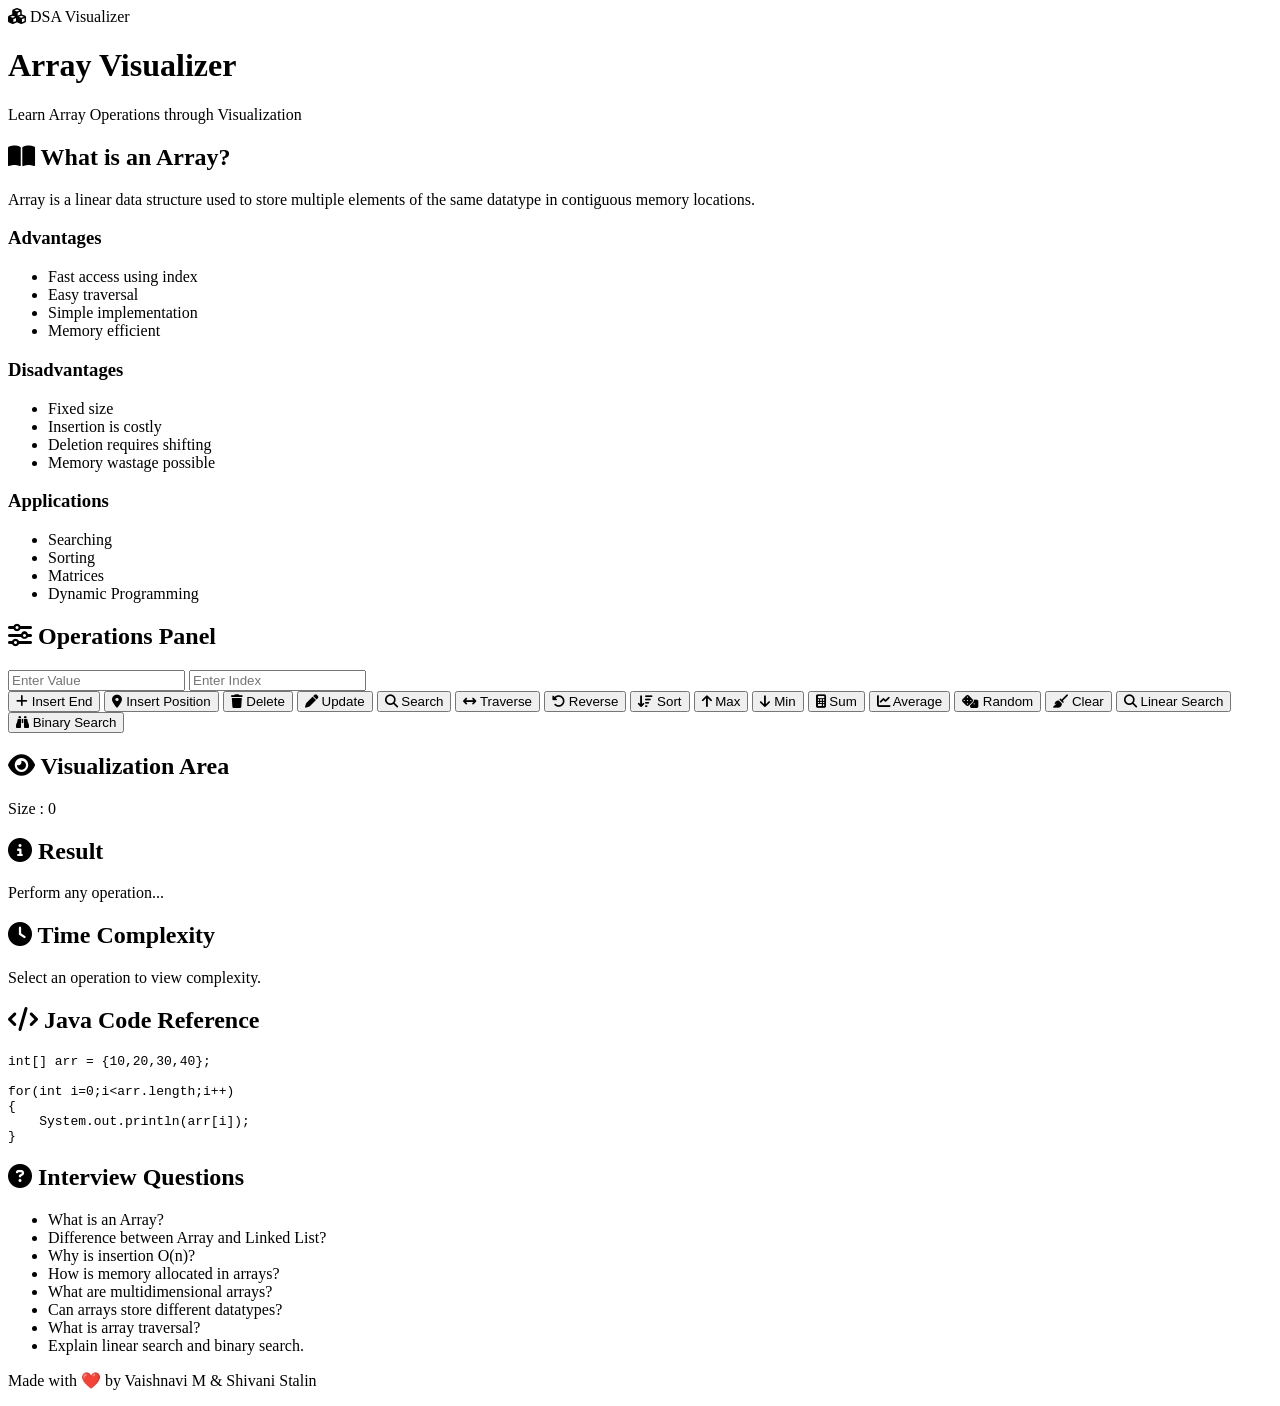
==== array.html @ 378488a3 "Add files via upload" ====
<!DOCTYPE html>
<html lang="en">

<head>
    <meta charset="UTF-8">
    <meta name="viewport" content="width=device-width, initial-scale=1.0">

    <title>Array Visualizer | DSA Visualizer</title>

    <link href="https://fonts.googleapis.com/css2?family=Poppins:wght@300;400;500;600;700&display=swap"
        rel="stylesheet">

    <link rel="stylesheet"
        href="https://cdnjs.cloudflare.com/ajax/libs/font-awesome/6.5.1/css/all.min.css">

    <link rel="stylesheet" href="../css/array.css">
</head>

<body>

    <!-- HEADER -->

    <header class="header">

        <div class="logo">
            <i class="fa-solid fa-cubes"></i>
            DSA Visualizer
        </div>

        <div class="page-title">
            <h1>Array Visualizer</h1>
            <p>Learn Array Operations through Visualization</p>
        </div>

    </header>

    <!-- THEORY -->

    <section class="theory-card">

        <h2>
            <i class="fa-solid fa-book-open"></i>
            What is an Array?
        </h2>

        <p>
            Array is a linear data structure used to store multiple elements
            of the same datatype in contiguous memory locations.
        </p>

        <div class="theory-grid">

            <div class="info-box">
                <h3>Advantages</h3>

                <ul>
                    <li>Fast access using index</li>
                    <li>Easy traversal</li>
                    <li>Simple implementation</li>
                    <li>Memory efficient</li>
                </ul>
            </div>

            <div class="info-box">
                <h3>Disadvantages</h3>

                <ul>
                    <li>Fixed size</li>
                    <li>Insertion is costly</li>
                    <li>Deletion requires shifting</li>
                    <li>Memory wastage possible</li>
                </ul>
            </div>

            <div class="info-box">
                <h3>Applications</h3>

                <ul>
                    <li>Searching</li>
                    <li>Sorting</li>
                    <li>Matrices</li>
                    <li>Dynamic Programming</li>
                </ul>
            </div>

        </div>

    </section>

    <!-- OPERATIONS -->

    <section class="control-card">

        <h2>
            <i class="fa-solid fa-sliders"></i>
            Operations Panel
        </h2>

        <div class="input-section">

            <input type="number"
                id="value"
                placeholder="Enter Value">

            <input type="number"
                id="index"
                placeholder="Enter Index">

        </div>

        <div class="button-grid">

            <button onclick="insertEnd()">
                <i class="fa-solid fa-plus"></i>
                Insert End
            </button>

            <button onclick="insertAtPosition()">
                <i class="fa-solid fa-location-dot"></i>
                Insert Position
            </button>

            <button onclick="deleteByIndex()">
                <i class="fa-solid fa-trash"></i>
                Delete
            </button>

            <button onclick="updateElement()">
                <i class="fa-solid fa-pen"></i>
                Update
            </button>

            <button onclick="searchElement()">
                <i class="fa-solid fa-magnifying-glass"></i>
                Search
            </button>

            <button onclick="traverseArray()">
                <i class="fa-solid fa-arrows-left-right"></i>
                Traverse
            </button>

            <button onclick="reverseArray()">
                <i class="fa-solid fa-rotate-left"></i>
                Reverse
            </button>

            <button onclick="sortArray()">
                <i class="fa-solid fa-arrow-down-wide-short"></i>
                Sort
            </button>

            <button onclick="findMax()">
                <i class="fa-solid fa-arrow-up"></i>
                Max
            </button>

            <button onclick="findMin()">
                <i class="fa-solid fa-arrow-down"></i>
                Min
            </button>

            <button onclick="findSum()">
                <i class="fa-solid fa-calculator"></i>
                Sum
            </button>

            <button onclick="findAverage()">
                <i class="fa-solid fa-chart-line"></i>
                Average
            </button>

            <button onclick="generateRandomArray()">
                <i class="fa-solid fa-dice"></i>
                Random
            </button>

            <button onclick="clearArray()">
                <i class="fa-solid fa-broom"></i>
                Clear
            </button>

            <button onclick="linearSearchAnimation()">
                <i class="fa-solid fa-search"></i>
                Linear Search
            </button>

            <button onclick="binarySearchAnimation()">
                <i class="fa-solid fa-binoculars"></i>
                Binary Search
            </button>

        </div>

    </section>

    <!-- VISUALIZATION -->

    <section class="visualizer-card">

        <div class="visual-header">

            <h2>
                <i class="fa-solid fa-eye"></i>
                Visualization Area
            </h2>

            <div id="size-display">
                Size : 0
            </div>

        </div>

        <div id="array-container">

        </div>

    </section>

    <!-- RESULT -->

    <section class="result-card">

        <h2>
            <i class="fa-solid fa-circle-info"></i>
            Result
        </h2>

        <div id="result">
            Perform any operation...
        </div>

    </section>

    <!-- TIME COMPLEXITY -->

    <section class="complexity-card">

        <h2>
            <i class="fa-solid fa-clock"></i>
            Time Complexity
        </h2>

        <div id="complexity-result">
            Select an operation to view complexity.
        </div>

    </section>

    <!-- JAVA CODE -->

    <section class="code-card">

        <h2>
            <i class="fa-solid fa-code"></i>
            Java Code Reference
        </h2>

<pre id="code-viewer">
int[] arr = {10,20,30,40};

for(int i=0;i&lt;arr.length;i++)
{
    System.out.println(arr[i]);
}
</pre>

    </section>

    <!-- INTERVIEW QUESTIONS -->

    <section class="question-card">

        <h2>
            <i class="fa-solid fa-circle-question"></i>
            Interview Questions
        </h2>

        <ul>

            <li>What is an Array?</li>

            <li>Difference between Array and Linked List?</li>

            <li>Why is insertion O(n)?</li>

            <li>How is memory allocated in arrays?</li>

            <li>What are multidimensional arrays?</li>

            <li>Can arrays store different datatypes?</li>

            <li>What is array traversal?</li>

            <li>Explain linear search and binary search.</li>

        </ul>

    </section>

    <!-- FOOTER -->

    <footer>
        <p>
            Made with ❤️ by Vaishnavi M & Shivani Stalin
        </p>
    </footer>

    <script src="../js/array.js"></script>

</body>

</html>
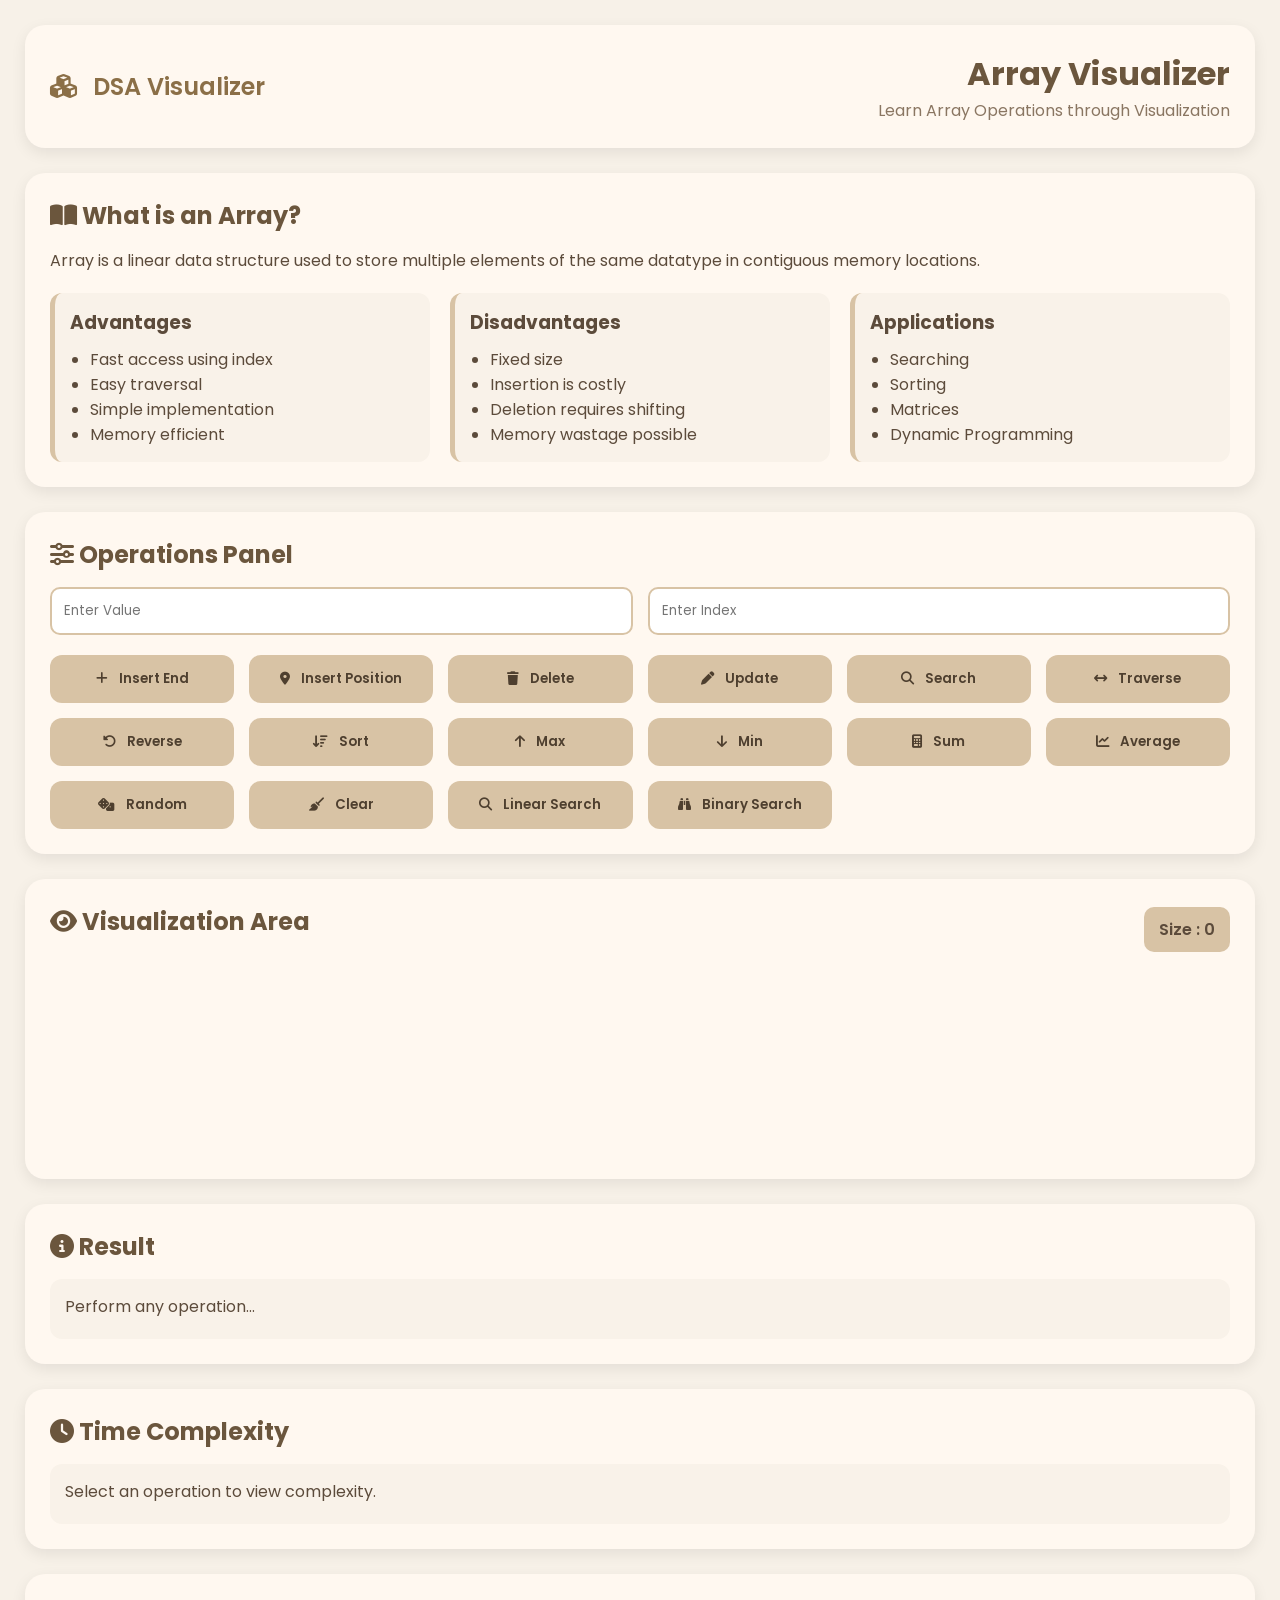
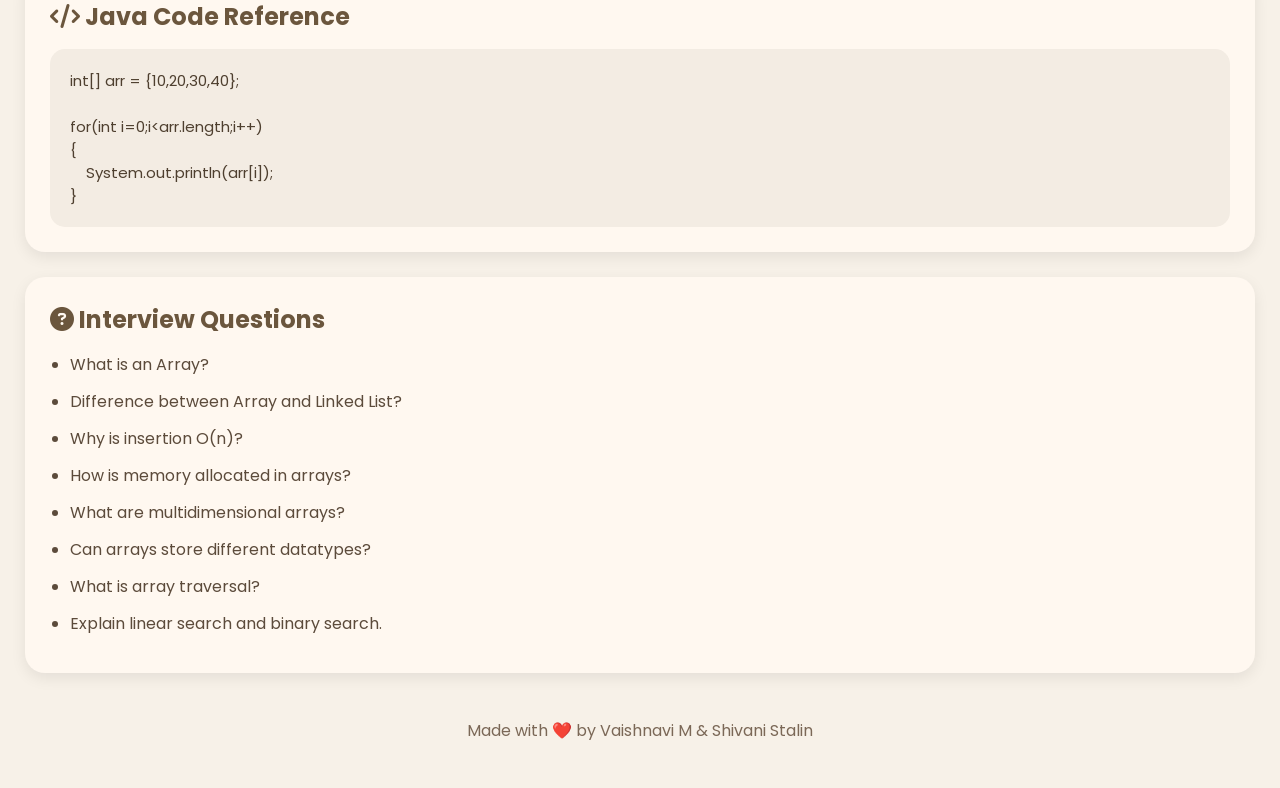
==== commit b30ac452: "Add files via upload" ====
--- a/array.html
+++ b/array.html
@@ -13,7 +13,7 @@
     <link rel="stylesheet"
         href="https://cdnjs.cloudflare.com/ajax/libs/font-awesome/6.5.1/css/all.min.css">
 
-    <link rel="stylesheet" href="../css/array.css">
+    <link rel="stylesheet" href="array.css">
 </head>
 
 <body>
@@ -306,7 +306,7 @@
         </p>
     </footer>
 
-    <script src="../js/array.js"></script>
+    <script src="array.js"></script>
 
 </body>
 
--- a/array.css
+++ b/array.css
@@ -0,0 +1,278 @@
+/* =========================
+   GLOBAL
+========================= */
+
+*{
+    margin:0;
+    padding:0;
+    box-sizing:border-box;
+    font-family:'Poppins',sans-serif;
+}
+
+body{
+    background:#F7F1E8;
+    color:#5C4B3B;
+    padding:25px;
+}
+
+/* =========================
+   HEADER
+========================= */
+
+.header{
+    background:#FFF8F0;
+    border-radius:20px;
+    padding:25px;
+    display:flex;
+    justify-content:space-between;
+    align-items:center;
+    margin-bottom:25px;
+    box-shadow:0 5px 15px rgba(0,0,0,0.08);
+}
+
+.logo{
+    font-size:1.5rem;
+    font-weight:600;
+    color:#8B6F47;
+}
+
+.logo i{
+    margin-right:10px;
+}
+
+.page-title{
+    text-align:right;
+}
+
+.page-title h1{
+    font-size:2rem;
+    color:#6B563D;
+}
+
+.page-title p{
+    color:#8A7662;
+}
+
+/* =========================
+   COMMON CARDS
+========================= */
+
+.theory-card,
+.control-card,
+.visualizer-card,
+.result-card,
+.complexity-card,
+.code-card,
+.question-card{
+    background:#FFF8F0;
+    border-radius:20px;
+    padding:25px;
+    margin-bottom:25px;
+    box-shadow:0 5px 15px rgba(0,0,0,0.08);
+}
+
+h2{
+    color:#6B563D;
+    margin-bottom:15px;
+}
+
+/* =========================
+   THEORY BOXES
+========================= */
+
+.theory-grid{
+    display:grid;
+    grid-template-columns:repeat(auto-fit,minmax(250px,1fr));
+    gap:20px;
+    margin-top:20px;
+}
+
+.info-box{
+    background:#F9F2E9;
+    border-left:5px solid #D8C3A5;
+    padding:15px;
+    border-radius:12px;
+}
+
+.info-box h3{
+    margin-bottom:10px;
+}
+
+.info-box ul{
+    padding-left:20px;
+}
+
+/* =========================
+   INPUTS
+========================= */
+
+.input-section{
+    display:flex;
+    gap:15px;
+    flex-wrap:wrap;
+    margin-bottom:20px;
+}
+
+.input-section input{
+    flex:1;
+    min-width:200px;
+    padding:12px;
+    border:2px solid #D8C3A5;
+    border-radius:10px;
+    outline:none;
+    background:white;
+}
+
+/* =========================
+   BUTTONS
+========================= */
+
+.button-grid{
+    display:grid;
+    grid-template-columns:repeat(auto-fit,minmax(170px,1fr));
+    gap:15px;
+}
+
+.button-grid button{
+    background:#D8C3A5;
+    color:#4E3F2F;
+    border:none;
+    padding:14px;
+    border-radius:12px;
+    cursor:pointer;
+    font-weight:600;
+    transition:.3s;
+}
+
+.button-grid button:hover{
+    background:#C9B091;
+    transform:translateY(-3px);
+}
+
+.button-grid button i{
+    margin-right:8px;
+}
+
+/* =========================
+   ARRAY VISUALIZATION
+========================= */
+
+.visual-header{
+    display:flex;
+    justify-content:space-between;
+    align-items:center;
+    margin-bottom:20px;
+}
+
+#size-display{
+    background:#D8C3A5;
+    padding:10px 15px;
+    border-radius:10px;
+    font-weight:600;
+}
+
+#array-container{
+    min-height:180px;
+    display:flex;
+    flex-wrap:wrap;
+    gap:15px;
+    align-items:center;
+    justify-content:center;
+}
+
+/* ARRAY BOX */
+
+.array-box{
+    width:70px;
+    height:70px;
+    background:#D8C3A5;
+    border-radius:12px;
+    display:flex;
+    justify-content:center;
+    align-items:center;
+    font-size:20px;
+    font-weight:bold;
+    position:relative;
+    transition:.4s;
+}
+
+.array-box:hover{
+    transform:scale(1.08);
+}
+
+.array-index{
+    position:absolute;
+    bottom:-25px;
+    font-size:12px;
+    color:#6B563D;
+}
+
+/* =========================
+   RESULT
+========================= */
+
+#result,
+#complexity-result{
+    background:#F9F2E9;
+    padding:15px;
+    border-radius:12px;
+    min-height:60px;
+    font-size:16px;
+}
+
+/* =========================
+   CODE VIEWER
+========================= */
+
+#code-viewer{
+    background:#F3ECE3;
+    padding:20px;
+    border-radius:15px;
+    overflow-x:auto;
+    color:#4E3F2F;
+    font-size:15px;
+}
+
+/* =========================
+   QUESTIONS
+========================= */
+
+.question-card ul{
+    padding-left:20px;
+}
+
+.question-card li{
+    margin-bottom:12px;
+}
+
+/* =========================
+   FOOTER
+========================= */
+
+footer{
+    text-align:center;
+    padding:20px;
+    color:#7B6857;
+}
+
+/* =========================
+   RESPONSIVE
+========================= */
+
+@media(max-width:768px){
+
+    .header{
+        flex-direction:column;
+        gap:15px;
+        text-align:center;
+    }
+
+    .page-title{
+        text-align:center;
+    }
+
+    .button-grid{
+        grid-template-columns:1fr;
+    }
+
+}
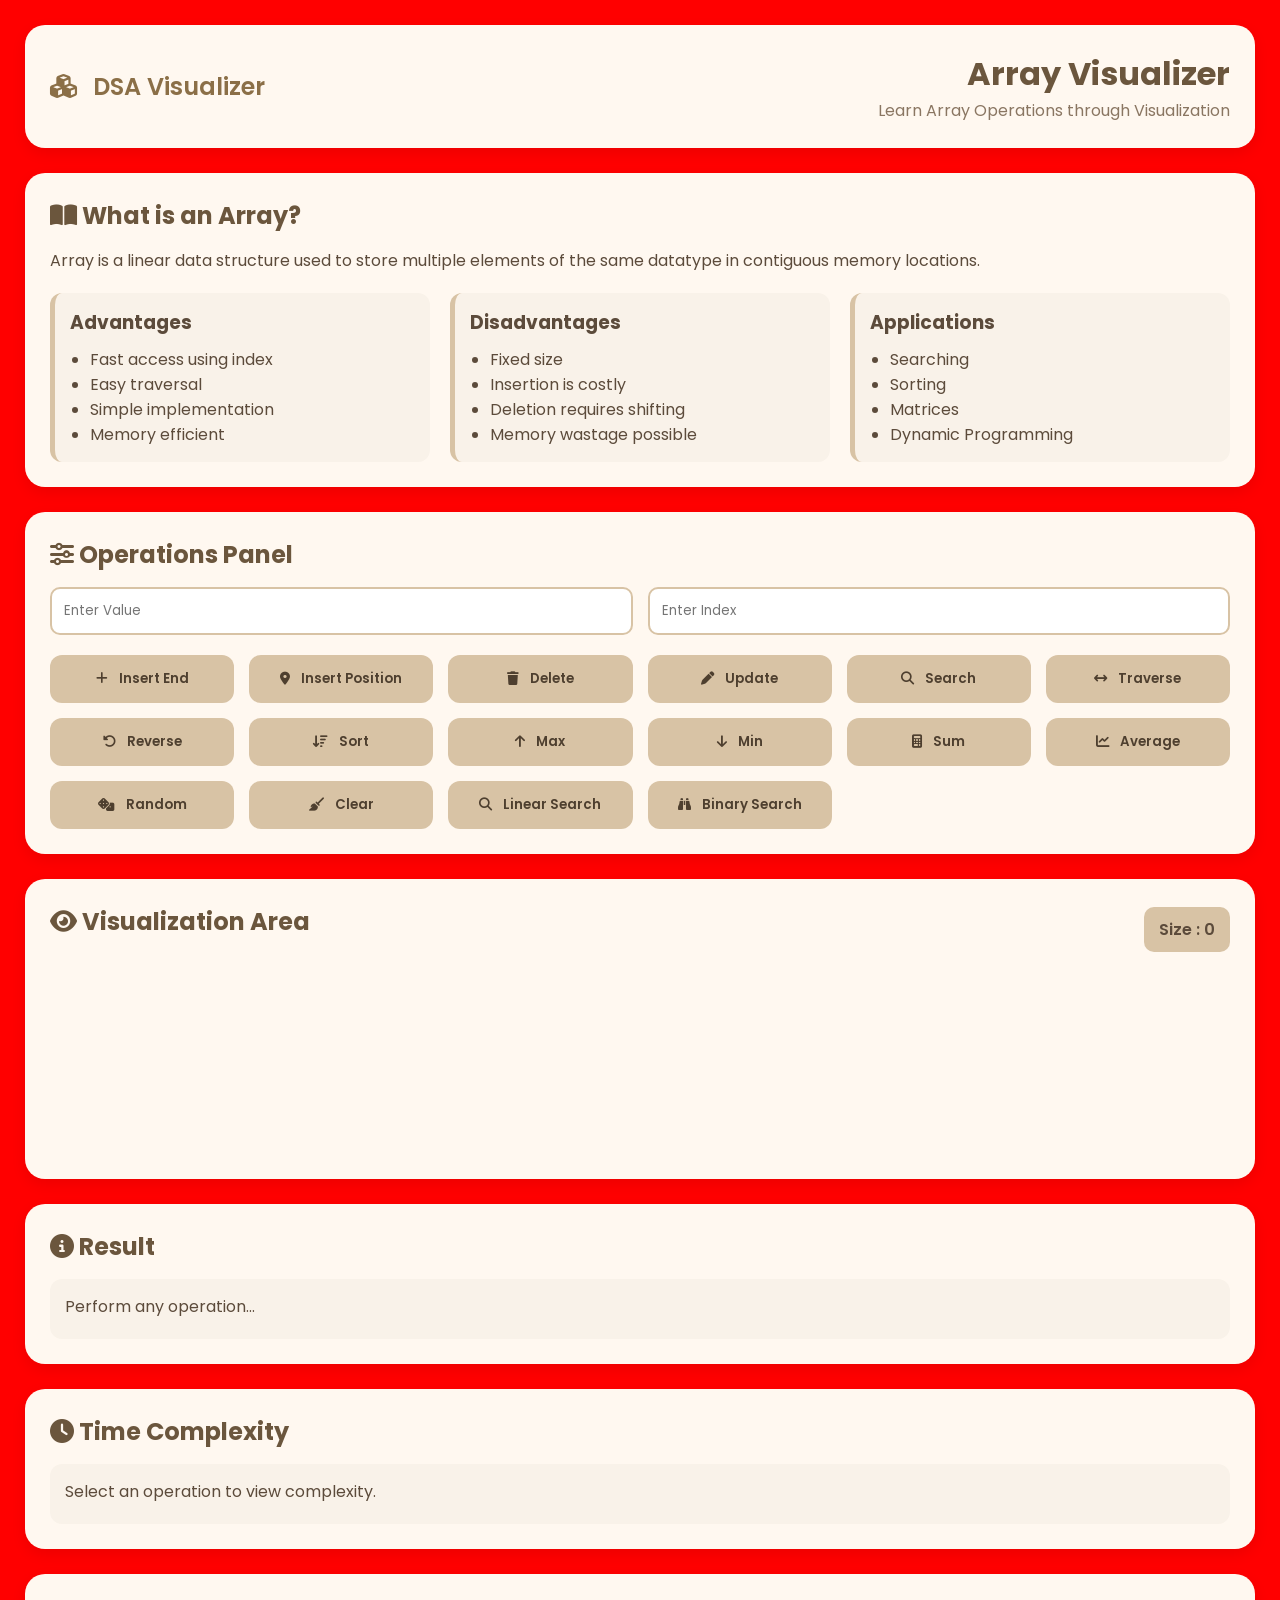
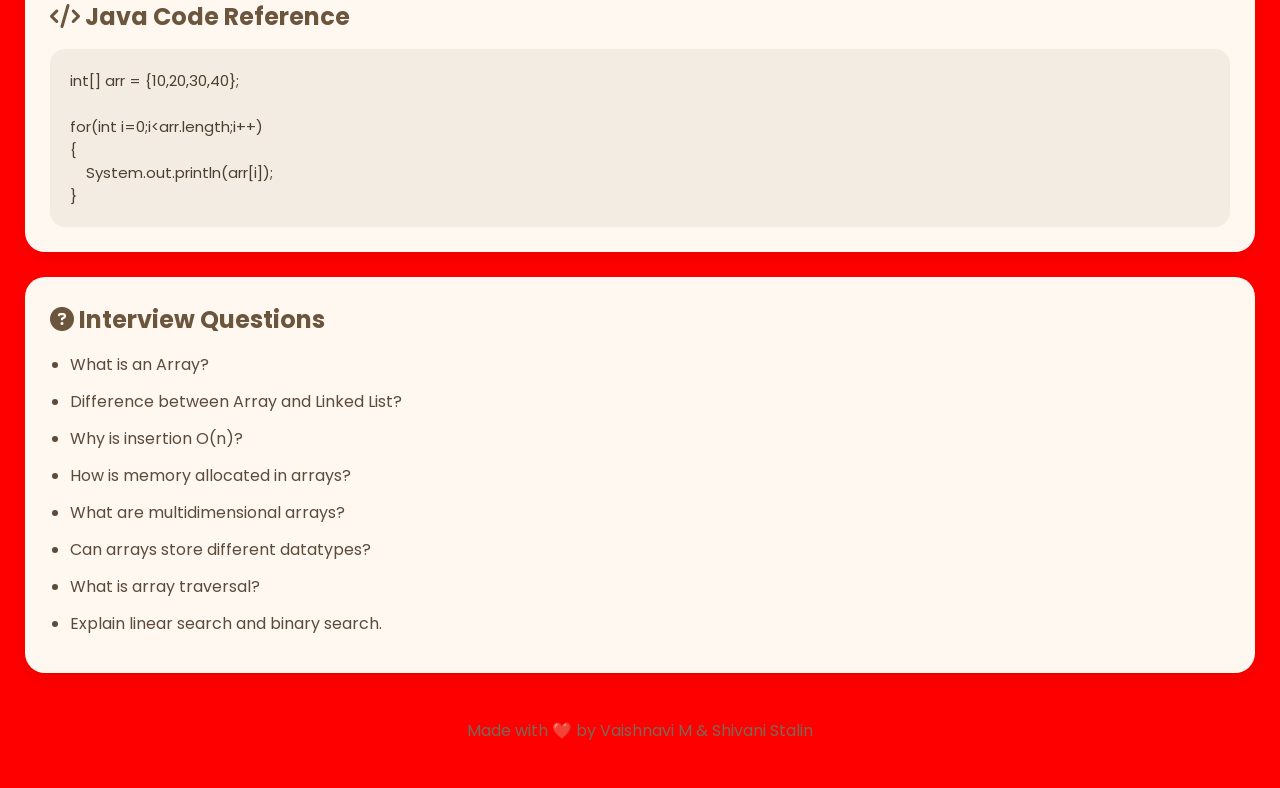
==== commit a650c21b: "Add files via upload" ====
--- a/array.html
+++ b/array.html
@@ -14,6 +14,11 @@
         href="https://cdnjs.cloudflare.com/ajax/libs/font-awesome/6.5.1/css/all.min.css">
 
     <link rel="stylesheet" href="array.css">
+<style>
+body{
+    background:red !important;
+}
+</style>
 </head>
 
 <body>
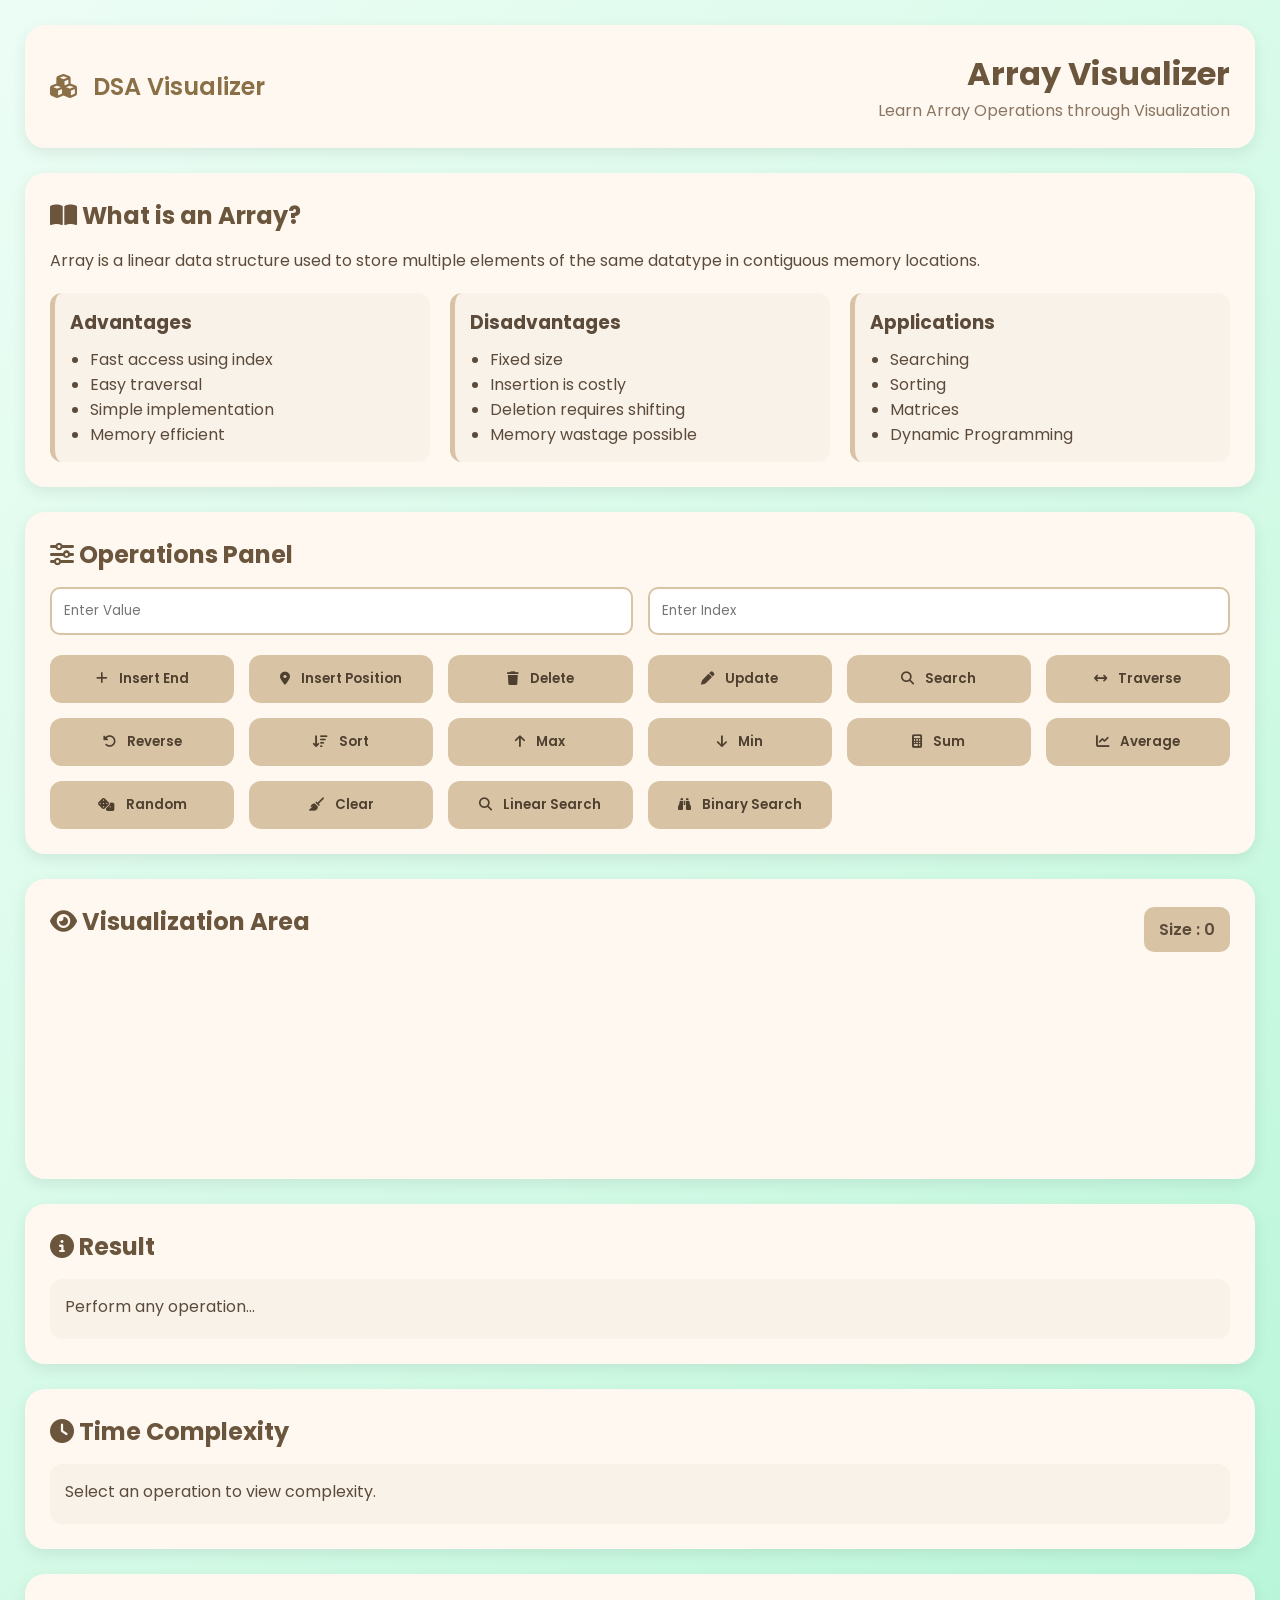
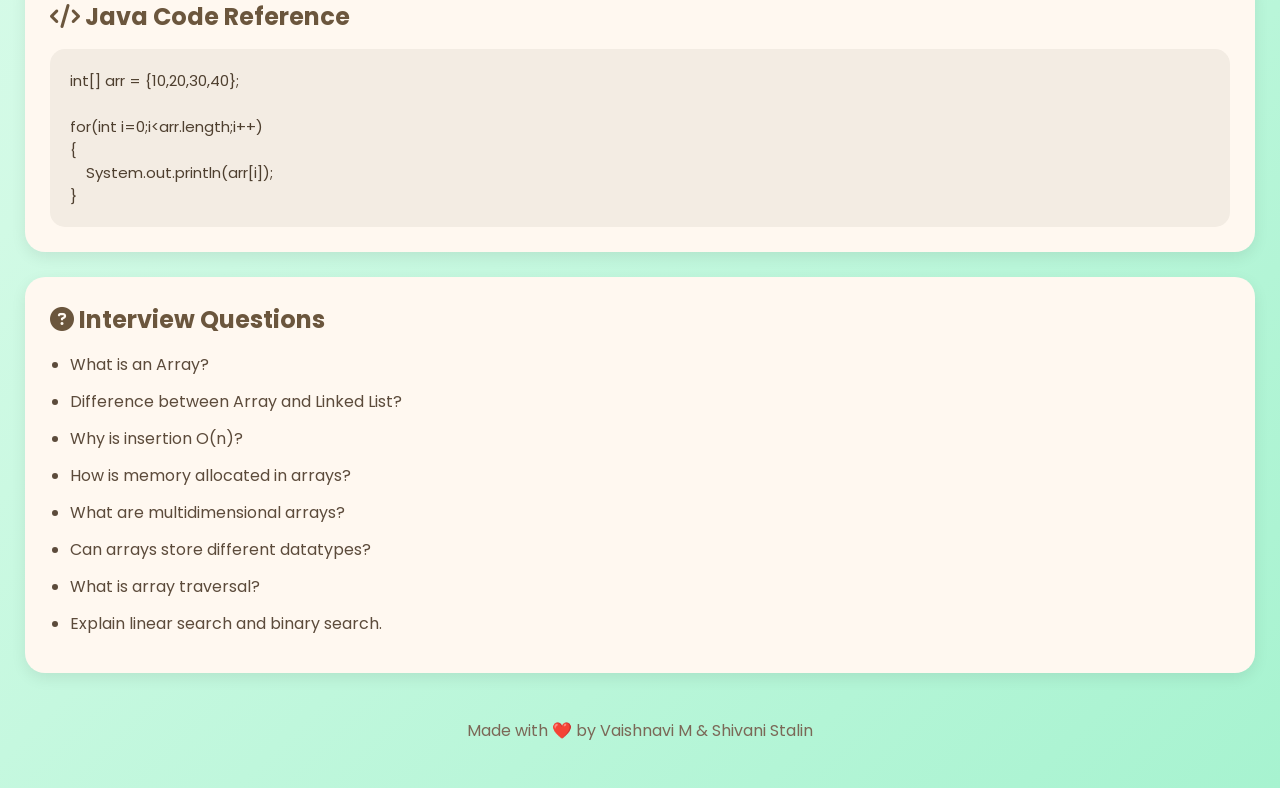
==== commit a7576bf1: "Add files via upload" ====
--- a/array.html
+++ b/array.html
@@ -16,10 +16,14 @@
     <link rel="stylesheet" href="array.css">
 <style>
 body{
-    background:red !important;
+    background:linear-gradient(
+        135deg,
+        #ECFDF5,
+        #D1FAE5,
+        #A7F3D0
+    ) !important;
 }
-</style>
-</head>
+</style></head>
 
 <body>
 
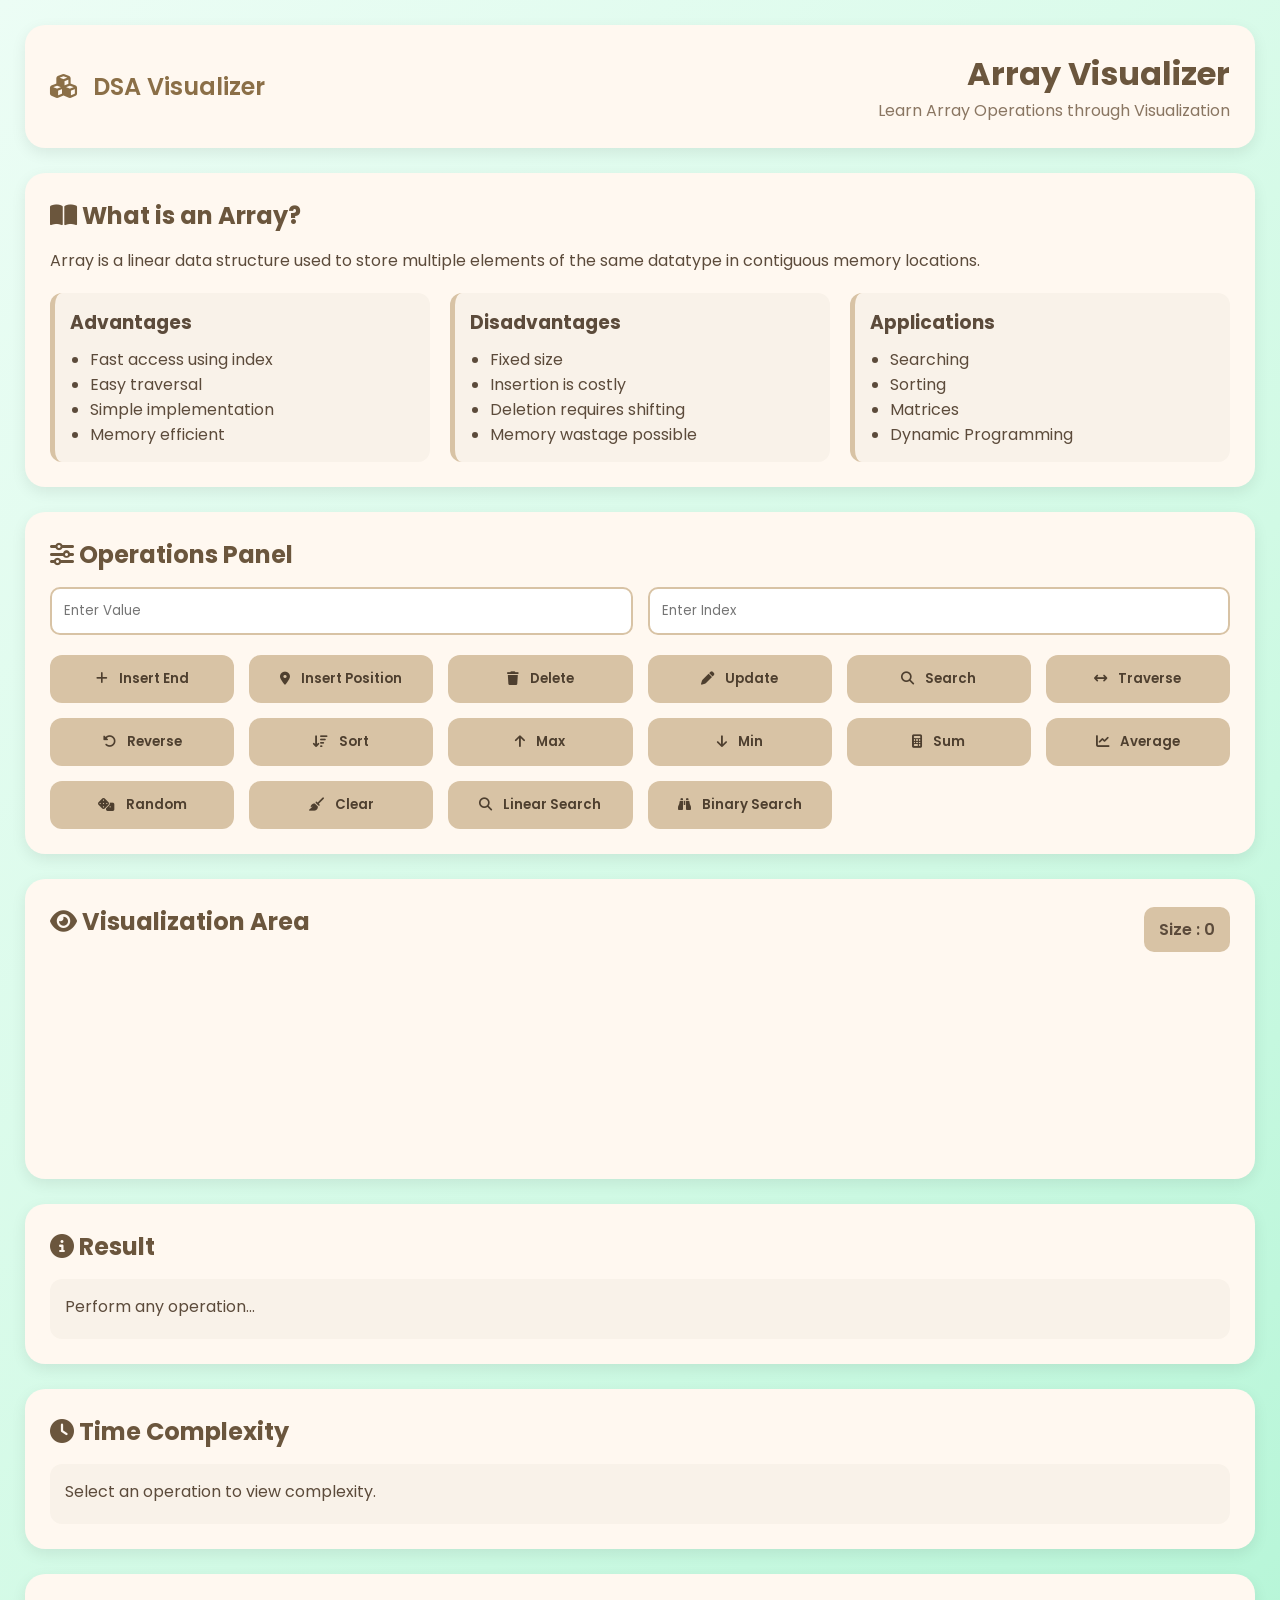
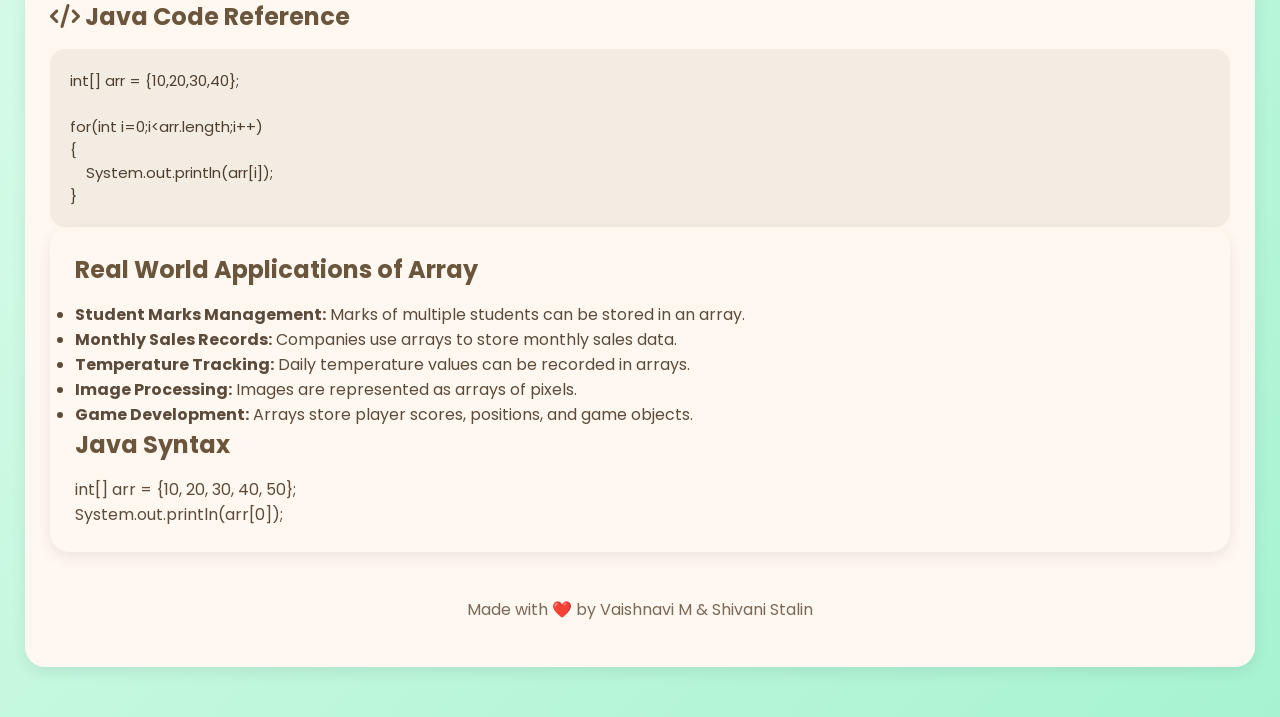
==== commit 374d8e47: "Add files via upload" ====
--- a/array.html
+++ b/array.html
@@ -274,38 +274,29 @@
 }
 </pre>
 
-    </section>
-
-    <!-- INTERVIEW QUESTIONS -->
-
-    <section class="question-card">
-
-        <h2>
-            <i class="fa-solid fa-circle-question"></i>
-            Interview Questions
-        </h2>
-
-        <ul>
-
-            <li>What is an Array?</li>
-
-            <li>Difference between Array and Linked List?</li>
-
-            <li>Why is insertion O(n)?</li>
-
-            <li>How is memory allocated in arrays?</li>
-
-            <li>What are multidimensional arrays?</li>
-
-            <li>Can arrays store different datatypes?</li>
-
-            <li>What is array traversal?</li>
-
-            <li>Explain linear search and binary search.</li>
-
-        </ul>
-
-    </section>
+    
+    <section class="theory-card">
+    <h2>Real World Applications of Array</h2>
+
+    <ul>
+        <li><strong>Student Marks Management:</strong> Marks of multiple students can be stored in an array.</li>
+
+        <li><strong>Monthly Sales Records:</strong> Companies use arrays to store monthly sales data.</li>
+
+        <li><strong>Temperature Tracking:</strong> Daily temperature values can be recorded in arrays.</li>
+
+        <li><strong>Image Processing:</strong> Images are represented as arrays of pixels.</li>
+
+        <li><strong>Game Development:</strong> Arrays store player scores, positions, and game objects.</li>
+    </ul>
+
+    <h2>Java Syntax</h2>
+
+<pre>
+int[] arr = {10, 20, 30, 40, 50};
+System.out.println(arr[0]);
+</pre>
+  </section>
 
     <!-- FOOTER -->
 
